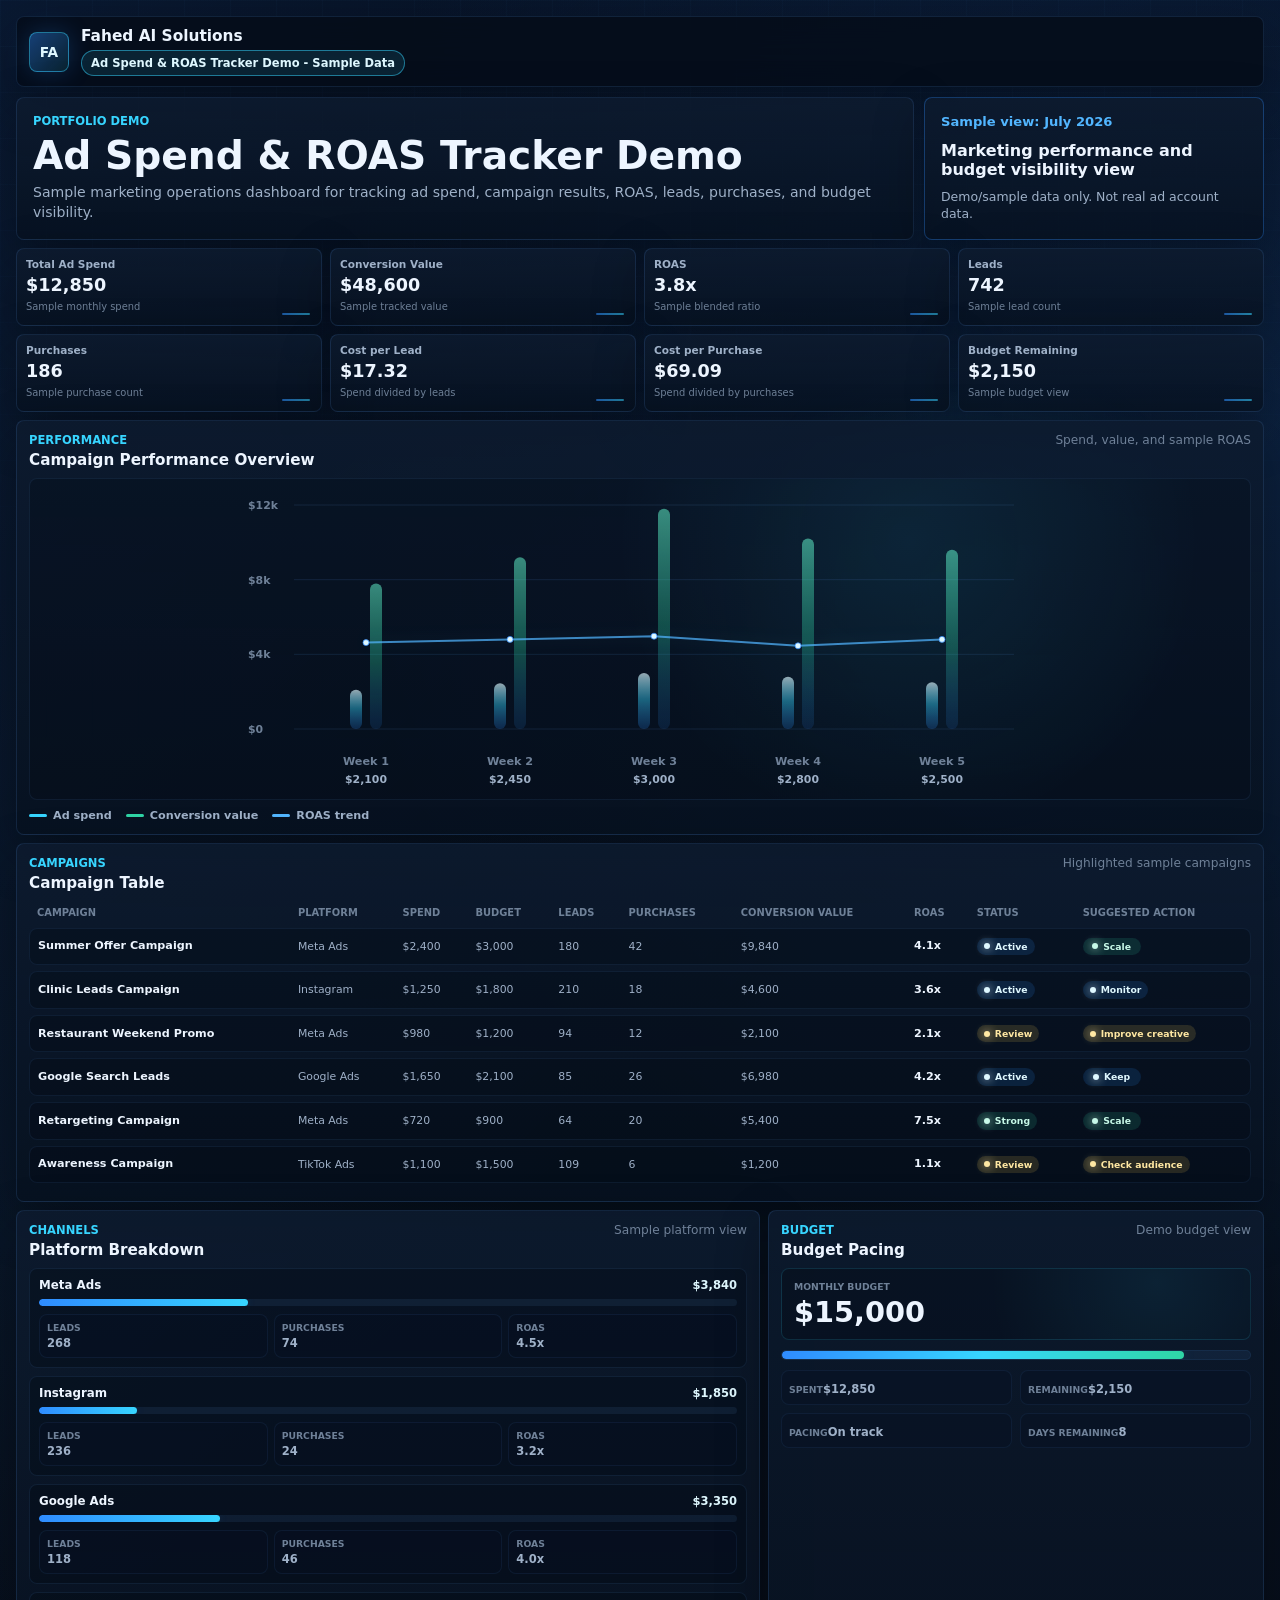
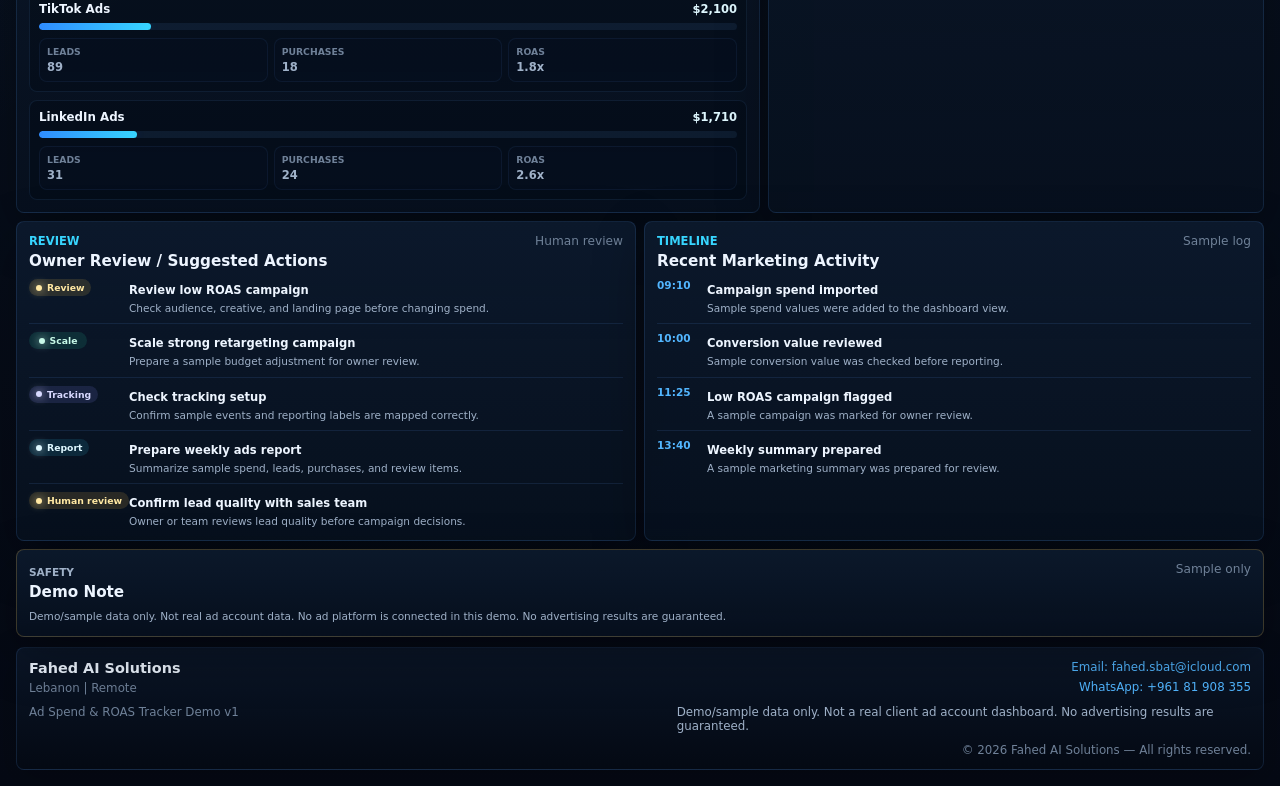
==== demos/ad-spend-roas-tracker/index.html @ 214eba60 "Add ad spend demo and rebalance portfolio grid" ====
<!doctype html>
<html lang="en">
  <head>
    <meta charset="utf-8">
    <meta name="viewport" content="width=device-width, initial-scale=1">
    <title>Ad Spend &amp; ROAS Tracker Demo | Fahed AI Solutions</title>
    <meta name="description" content="A runnable ad spend and ROAS tracker demo by Fahed AI Solutions using sample data only.">
    <link rel="stylesheet" href="styles.css?v=portfolio-demos-final-1">
  </head>
  <body>
    <div class="ads-shell">
      <header class="topbar">
        <div class="brand-block">
          <span class="brand-mark" aria-hidden="true">FA</span>
          <div>
            <p class="brand-name">Fahed AI Solutions</p>
            <span class="demo-badge" id="demoLabel">Ad Spend &amp; ROAS Tracker Demo - Sample Data</span>
          </div>
        </div>
      </header>

      <main>
        <section class="hero-grid">
          <div class="hero-panel">
            <p class="section-kicker">Portfolio Demo</p>
            <h1 id="demoTitle">Ad Spend &amp; ROAS Tracker Demo</h1>
            <p id="demoScope">Sample marketing operations dashboard for tracking ad spend, campaign results, ROAS, leads, purchases, and budget visibility.</p>
            <span class="mobile-sample-period" id="mobileSamplePeriod">Sample view: July 2026</span>
          </div>
          <aside class="sample-panel">
            <span id="samplePeriod">Sample view: July 2026</span>
            <strong>Marketing performance and budget visibility view</strong>
            <p id="demoDisclaimer">Demo/sample data only. Not real ad account data.</p>
          </aside>
        </section>

        <section class="kpi-grid" id="kpiGrid" aria-label="Sample marketing KPI cards"></section>

        <section class="chart-panel" aria-label="Sample campaign performance overview">
          <div class="panel-header">
            <div>
              <p class="section-kicker">Performance</p>
              <h2>Campaign Performance Overview</h2>
            </div>
            <span class="panel-note">Spend, value, and sample ROAS</span>
          </div>
          <div class="chart-wrap" id="performanceChart"></div>
          <div class="chart-legend" aria-label="Chart legend">
            <span><i class="legend-spend"></i>Ad spend</span>
            <span><i class="legend-value"></i>Conversion value</span>
            <span><i class="legend-roas"></i>ROAS trend</span>
          </div>
        </section>

        <section class="campaign-panel" aria-label="Sample campaign table">
          <div class="panel-header">
            <div>
              <p class="section-kicker">Campaigns</p>
              <h2>Campaign Table</h2>
            </div>
              <span class="panel-note">Highlighted sample campaigns</span>
          </div>
          <div class="table-wrap">
            <table>
              <thead>
                <tr>
                  <th>Campaign</th>
                  <th>Platform</th>
                  <th>Spend</th>
                  <th>Budget</th>
                  <th>Leads</th>
                  <th>Purchases</th>
                  <th>Conversion Value</th>
                  <th>ROAS</th>
                  <th>Status</th>
                  <th>Suggested Action</th>
                </tr>
              </thead>
              <tbody id="campaignTable"></tbody>
            </table>
          </div>
        </section>

        <section class="insight-grid" aria-label="Sample marketing insights">
          <article class="panel platform-panel">
            <div class="panel-header">
              <div>
                <p class="section-kicker">Channels</p>
                <h2>Platform Breakdown</h2>
              </div>
              <span class="panel-note">Sample platform view</span>
            </div>
            <div class="platform-list" id="platformBreakdown"></div>
          </article>

          <article class="panel budget-panel">
            <div class="panel-header">
              <div>
                <p class="section-kicker">Budget</p>
                <h2>Budget Pacing</h2>
              </div>
              <span class="panel-note">Demo budget view</span>
            </div>
            <div class="budget-card" id="budgetPacing"></div>
          </article>
        </section>

        <section class="operations-grid" aria-label="Sample marketing operations">
          <article class="panel action-panel">
            <div class="panel-header">
              <div>
                <p class="section-kicker">Review</p>
                <h2>Owner Review / Suggested Actions</h2>
              </div>
              <span class="panel-note">Human review</span>
            </div>
            <ul class="action-list" id="ownerActions"></ul>
          </article>

          <article class="panel activity-panel">
            <div class="panel-header">
              <div>
                <p class="section-kicker">Timeline</p>
                <h2>Recent Marketing Activity</h2>
              </div>
              <span class="panel-note">Sample log</span>
            </div>
            <ul class="activity-list" id="activityLog"></ul>
          </article>

          <article class="panel safety-panel">
            <div class="panel-header">
              <div>
                <p class="section-kicker">Safety</p>
                <h2>Demo Note</h2>
              </div>
              <span class="panel-note">Sample only</span>
            </div>
            <p id="safetyNote">Demo/sample data only. Not real ad account data. No ad platform is connected in this demo. No advertising results are guaranteed.</p>
          </article>
        </section>
      </main>

      <footer class="footer">
        <div class="footer-brand">
          <strong>Fahed AI Solutions</strong>
          <span>Lebanon | Remote</span>
        </div>
        <div class="footer-contact">
          <a href="mailto:fahed.sbat@icloud.com">Email: fahed.sbat@icloud.com</a>
          <a href="https://wa.me/96181908355" target="_blank" rel="noopener">WhatsApp: +961 81 908 355</a>
        </div>
        <span class="footer-version" id="footerVersion">Ad Spend &amp; ROAS Tracker Demo v1</span>
        <span class="footer-disclaimer">Demo/sample data only. Not a real client ad account dashboard. No advertising results are guaranteed.</span>
        <span class="footer-rights">&copy; 2026 Fahed AI Solutions &mdash; All rights reserved.</span>
      </footer>
    </div>

    <script src="sample-data.js?v=portfolio-demos-final-1"></script>
    <script src="app.js?v=portfolio-demos-final-1"></script>
  </body>
</html>
---- demos/ad-spend-roas-tracker/styles.css ----
:root {
  color-scheme: dark;
  --bg: #050914;
  --panel: #0a1423;
  --panel-strong: #0d1b2f;
  --border: rgba(96, 165, 250, 0.14);
  --border-strong: rgba(47, 140, 255, 0.32);
  --text: #edf5ff;
  --muted: #9fb1c8;
  --faint: #6f8198;
  --blue: #2f8cff;
  --blue-bright: #52b6ff;
  --cyan: #37d5ff;
  --green: #2fd5a6;
  --amber: #f6c453;
  --violet: #8b8dff;
  --danger: #ff6b7a;
  --shadow: 0 18px 52px rgba(0, 0, 0, 0.32);
}

* {
  box-sizing: border-box;
}

html {
  min-height: 100%;
}

body {
  min-height: 100%;
  margin: 0;
  background:
    radial-gradient(circle at 82% 14%, rgba(47, 140, 255, 0.18), transparent 34%),
    linear-gradient(135deg, rgba(47, 140, 255, 0.14), transparent 34%),
    linear-gradient(180deg, #030610 0%, #07111f 52%, #050914 100%);
  background-size: 120% 120%, 140% 140%, 100% 100%;
  color: var(--text);
  font-family: Inter, ui-sans-serif, system-ui, -apple-system, BlinkMacSystemFont, "Segoe UI", sans-serif;
  animation: bgGlowShift 18s ease-in-out infinite alternate;
}

body::before {
  position: fixed;
  inset: 0;
  z-index: -2;
  content: "";
  background-image:
    linear-gradient(rgba(96, 165, 250, 0.036) 1px, transparent 1px),
    linear-gradient(90deg, rgba(96, 165, 250, 0.036) 1px, transparent 1px);
  background-size: 46px 46px;
  mask-image: linear-gradient(to bottom, rgba(0, 0, 0, 0.8), transparent 88%);
  animation: gridDrift 24s linear infinite;
}

body::after {
  position: fixed;
  right: 4%;
  bottom: 6%;
  z-index: -1;
  width: min(520px, 58vw);
  height: min(520px, 58vw);
  border-radius: 999px;
  content: "";
  background: radial-gradient(circle, rgba(55, 213, 255, 0.12), transparent 66%);
  filter: blur(14px);
  pointer-events: none;
}

p,
h1,
h2,
h3,
dl,
dd {
  margin: 0;
}

ul {
  padding: 0;
  margin: 0;
  list-style: none;
}

a {
  color: inherit;
}

.ads-shell {
  width: min(1760px, 100%);
  margin: 0 auto;
  padding: 16px;
}

.topbar,
.hero-panel,
.sample-panel,
.panel,
.chart-panel,
.campaign-panel,
.kpi-card {
  border: 1px solid var(--border);
  border-radius: 8px;
  background:
    linear-gradient(180deg, rgba(13, 27, 47, 0.86), rgba(7, 17, 31, 0.8));
  box-shadow: var(--shadow);
}

.topbar {
  display: flex;
  align-items: center;
  justify-content: flex-start;
  gap: 14px;
  padding: 10px 12px;
  background: rgba(5, 12, 24, 0.84);
  backdrop-filter: blur(18px);
}

.brand-block {
  display: flex;
  align-items: center;
  gap: 12px;
  min-width: 0;
}

.brand-mark {
  display: inline-flex;
  align-items: center;
  justify-content: center;
  width: 40px;
  height: 40px;
  flex: 0 0 40px;
  border: 1px solid rgba(55, 213, 255, 0.45);
  border-radius: 8px;
  color: #dff8ff;
  background:
    linear-gradient(135deg, rgba(47, 140, 255, 0.42), rgba(55, 213, 255, 0.12)),
    rgba(4, 10, 20, 0.88);
  box-shadow: 0 0 24px rgba(47, 140, 255, 0.22);
  font-size: 0.86rem;
  font-weight: 850;
  letter-spacing: 0;
}

.brand-name {
  color: var(--text);
  font-size: 0.96rem;
  font-weight: 750;
}

.demo-badge {
  display: inline-flex;
  width: fit-content;
  margin-top: 5px;
  padding: 5px 9px;
  border: 1px solid rgba(55, 213, 255, 0.5);
  border-radius: 999px;
  color: #dff8ff;
  background: rgba(55, 213, 255, 0.11);
  font-size: 0.72rem;
  font-weight: 700;
}

.hero-grid {
  display: grid;
  grid-template-columns: minmax(0, 1fr) 340px;
  gap: 10px;
  margin-top: 10px;
}

.hero-panel,
.sample-panel {
  min-height: 120px;
  padding: 16px;
}

.section-kicker {
  color: var(--cyan);
  font-size: 0.72rem;
  font-weight: 800;
  text-transform: uppercase;
}

h1 {
  max-width: 900px;
  margin-top: 8px;
  color: var(--text);
  font-size: 2.45rem;
  line-height: 1;
}

.hero-panel > p:not(.section-kicker) {
  max-width: 850px;
  margin-top: 8px;
  color: var(--muted);
  font-size: 0.88rem;
  line-height: 1.4;
}

.sample-panel {
  display: flex;
  flex-direction: column;
  justify-content: space-between;
  border-color: var(--border-strong);
}

.sample-panel span {
  color: var(--blue-bright);
  font-size: 0.82rem;
  font-weight: 750;
}

.sample-panel strong {
  margin-top: 10px;
  color: var(--text);
  font-size: 1rem;
}

.sample-panel p {
  margin-top: 8px;
  color: var(--muted);
  font-size: 0.78rem;
  line-height: 1.34;
}

.mobile-sample-period {
  display: none;
}

.kpi-grid {
  display: grid;
  grid-template-columns: repeat(8, minmax(0, 1fr));
  gap: 8px;
  margin-top: 8px;
}

.kpi-card {
  position: relative;
  min-height: 78px;
  padding: 9px;
  overflow: hidden;
}

.kpi-card::after {
  position: absolute;
  right: 11px;
  bottom: 10px;
  width: 28px;
  height: 2px;
  border-radius: 999px;
  content: "";
  background: linear-gradient(90deg, var(--blue), var(--cyan));
  opacity: 0.58;
}

.kpi-card p {
  color: var(--muted);
  font-size: 0.66rem;
  font-weight: 680;
}

.kpi-card strong {
  display: block;
  margin-top: 7px;
  color: var(--text);
  font-size: 1.1rem;
  font-weight: 720;
  line-height: 1;
}

.kpi-card span {
  display: block;
  max-width: 170px;
  margin-top: 7px;
  color: var(--faint);
  font-size: 0.62rem;
  line-height: 1.2;
}

.chart-panel,
.campaign-panel,
.panel {
  min-width: 0;
  padding: 12px;
}

.chart-panel,
.campaign-panel,
.insight-grid,
.operations-grid {
  margin-top: 8px;
}

.panel-header {
  display: flex;
  align-items: flex-start;
  justify-content: space-between;
  gap: 12px;
  margin-bottom: 9px;
}

h2 {
  margin-top: 4px;
  color: var(--text);
  font-size: 0.95rem;
}

.panel-note {
  flex: 0 0 auto;
  color: var(--faint);
  font-size: 0.76rem;
}

.chart-wrap {
  min-height: 320px;
  border: 1px solid rgba(96, 165, 250, 0.09);
  border-radius: 8px;
  background:
    radial-gradient(circle at 72% 20%, rgba(55, 213, 255, 0.08), transparent 32%),
    rgba(4, 10, 20, 0.3);
  overflow: hidden;
}

.performance-svg {
  display: block;
  width: 100%;
  height: 320px;
}

.chart-grid text {
  fill: var(--faint);
  font-size: 0.68rem;
  font-weight: 700;
}

.chart-grid line {
  stroke: rgba(96, 165, 250, 0.12);
  stroke-width: 1;
}

.bar-spend,
.bar-value {
  transform-box: fill-box;
  transform-origin: center bottom;
  animation: barRise 780ms cubic-bezier(0.22, 1, 0.36, 1) both;
  animation-delay: var(--chart-delay);
}

.chart-week,
.chart-value {
  fill: var(--faint);
  font-size: 0.7rem;
  font-weight: 720;
  text-anchor: middle;
}

.chart-value {
  fill: var(--muted);
  font-size: 0.68rem;
}

.roas-line {
  fill: none;
  stroke: rgba(82, 182, 255, 0.72);
  stroke-width: 2;
  stroke-linecap: round;
  stroke-linejoin: round;
  filter: drop-shadow(0 0 8px rgba(55, 213, 255, 0.2));
  stroke-dasharray: 900;
  stroke-dashoffset: 900;
  animation: lineDraw 950ms ease 280ms both;
}

.roas-dots circle {
  fill: #dff8ff;
  stroke: rgba(47, 140, 255, 0.72);
  stroke-width: 1;
  opacity: 0;
  animation: dotReveal 420ms ease both;
  animation-delay: var(--chart-delay);
}

.chart-legend {
  display: flex;
  flex-wrap: wrap;
  gap: 8px 14px;
  margin-top: 9px;
  color: var(--muted);
  font-size: 0.7rem;
  font-weight: 700;
}

.chart-legend span {
  display: inline-flex;
  align-items: center;
  gap: 6px;
}

.chart-legend i {
  width: 18px;
  height: 3px;
  border-radius: 999px;
}

.legend-spend {
  background: var(--cyan);
}

.legend-value {
  background: var(--green);
}

.legend-roas {
  background: var(--blue-bright);
}

.table-wrap {
  width: 100%;
  overflow-x: auto;
}

table {
  width: 100%;
  min-width: 1080px;
  border-collapse: separate;
  border-spacing: 0 6px;
}

th {
  padding: 0 8px 4px;
  color: var(--faint);
  font-size: 0.62rem;
  font-weight: 850;
  text-align: left;
  text-transform: uppercase;
}

td {
  padding: 9px 8px;
  border-top: 1px solid rgba(96, 165, 250, 0.09);
  border-bottom: 1px solid rgba(96, 165, 250, 0.09);
  background: rgba(4, 10, 20, 0.34);
  color: var(--muted);
  font-size: 0.68rem;
  line-height: 1.25;
  transition: transform 180ms ease, border-color 180ms ease, background 180ms ease;
}

td:first-child {
  border-left: 1px solid rgba(96, 165, 250, 0.09);
  border-radius: 8px 0 0 8px;
}

td:last-child {
  border-right: 1px solid rgba(96, 165, 250, 0.09);
  border-radius: 0 8px 8px 0;
}

td strong {
  color: var(--text);
  font-size: 0.7rem;
}

tbody tr:hover td {
  border-color: rgba(47, 140, 255, 0.24);
  background: rgba(7, 18, 34, 0.62);
}

.status-badge,
.action-badge {
  display: inline-flex;
  align-items: center;
  justify-content: center;
  width: fit-content;
  min-width: 58px;
  padding: 3px 7px;
  border-radius: 999px;
  font-size: 0.58rem;
  font-style: normal;
  font-weight: 850;
  white-space: nowrap;
}

.status-badge::before,
.action-badge::before {
  display: inline-block;
  width: 6px;
  height: 6px;
  margin-right: 5px;
  border-radius: 999px;
  background: currentColor;
  box-shadow: 0 0 10px currentColor;
  content: "";
}

.status-badge.active,
.action-badge.keep,
.action-badge.monitor {
  color: #dff8ff;
  background: rgba(47, 140, 255, 0.14);
}

.status-badge.strong,
.action-badge.scale {
  color: #c7f9e8;
  background: rgba(47, 213, 166, 0.13);
}

.status-badge.review,
.action-badge.review,
.action-badge.improvecreative,
.action-badge.checkaudience,
.action-badge.humanreview {
  color: #ffe8a3;
  background: rgba(246, 196, 83, 0.14);
}

.action-badge.tracking {
  color: #d8d9ff;
  background: rgba(139, 141, 255, 0.14);
}

.action-badge.report {
  color: #dff8ff;
  background: rgba(55, 213, 255, 0.12);
}

.insight-grid {
  display: grid;
  grid-template-columns: minmax(0, 1.2fr) minmax(320px, 0.8fr);
  gap: 8px;
}

.platform-list {
  display: grid;
  gap: 8px;
}

.platform-row {
  padding: 9px;
  border: 1px solid rgba(96, 165, 250, 0.1);
  border-radius: 8px;
  background: rgba(4, 10, 20, 0.34);
}

.platform-topline {
  display: flex;
  align-items: center;
  justify-content: space-between;
  gap: 10px;
}

.platform-topline strong {
  color: var(--text);
  font-size: 0.74rem;
}

.platform-topline span {
  color: #dff8ff;
  font-size: 0.72rem;
  font-weight: 800;
}

.platform-track {
  height: 7px;
  margin-top: 7px;
  border-radius: 999px;
  background: rgba(96, 165, 250, 0.09);
  overflow: hidden;
}

.platform-track span {
  display: block;
  height: 100%;
  border-radius: inherit;
  background: linear-gradient(90deg, var(--blue), var(--cyan));
  box-shadow: 0 0 10px rgba(47, 140, 255, 0.12);
  animation: progressIn 780ms cubic-bezier(0.22, 1, 0.36, 1) both;
}

.platform-row dl {
  display: grid;
  grid-template-columns: repeat(3, minmax(0, 1fr));
  gap: 6px;
  margin-top: 8px;
}

.platform-row dl div,
.budget-grid div {
  min-width: 0;
  padding: 7px;
  border: 1px solid rgba(96, 165, 250, 0.08);
  border-radius: 8px;
  background: rgba(7, 18, 34, 0.44);
}

dt,
.budget-grid span,
.budget-main span {
  color: var(--faint);
  font-size: 0.58rem;
  font-weight: 850;
  text-transform: uppercase;
}

dd,
.budget-grid strong {
  margin-top: 3px;
  color: var(--muted);
  font-size: 0.72rem;
  font-weight: 780;
}

.budget-card {
  display: grid;
  gap: 10px;
}

.budget-main {
  display: grid;
  gap: 6px;
  padding: 12px;
  border: 1px solid rgba(55, 213, 255, 0.14);
  border-radius: 8px;
  background:
    radial-gradient(circle at 80% 20%, rgba(55, 213, 255, 0.08), transparent 44%),
    rgba(4, 10, 20, 0.34);
}

.budget-main strong {
  color: var(--text);
  font-size: 1.8rem;
  line-height: 1;
}

.budget-track {
  height: 10px;
  border: 1px solid rgba(96, 165, 250, 0.08);
  border-radius: 999px;
  background: rgba(96, 165, 250, 0.08);
  overflow: hidden;
}

.budget-track span {
  display: block;
  height: 100%;
  border-radius: inherit;
  background: linear-gradient(90deg, var(--blue), var(--cyan), var(--green));
  box-shadow: 0 0 14px rgba(55, 213, 255, 0.14);
  animation: progressIn 900ms cubic-bezier(0.22, 1, 0.36, 1) both;
}

.budget-grid {
  display: grid;
  grid-template-columns: repeat(2, minmax(0, 1fr));
  gap: 8px;
}

.operations-grid {
  display: grid;
  grid-template-columns: minmax(0, 1.25fr) minmax(320px, 0.9fr) minmax(280px, 0.72fr);
  gap: 8px;
}

.action-list,
.activity-list {
  display: grid;
  gap: 8px;
}

.action-item,
.activity-item {
  display: grid;
  gap: 8px;
  align-items: flex-start;
  padding-bottom: 8px;
  border-bottom: 1px solid rgba(96, 165, 250, 0.12);
}

.action-item {
  grid-template-columns: 92px 1fr;
}

.activity-item {
  grid-template-columns: 42px 1fr;
}

.action-item:last-child,
.activity-item:last-child {
  padding-bottom: 0;
  border-bottom: 0;
}

.action-item strong,
.activity-item strong {
  color: var(--text);
  font-size: 0.72rem;
  line-height: 1.2;
}

.action-item p,
.activity-item p,
.safety-panel p {
  margin-top: 4px;
  color: var(--muted);
  font-size: 0.66rem;
  line-height: 1.25;
}

.activity-time {
  color: var(--blue-bright);
  font-size: 0.66rem;
  font-weight: 850;
}

.safety-panel {
  border-color: rgba(246, 196, 83, 0.22);
}

.footer {
  display: grid;
  grid-template-columns: minmax(0, 1.1fr) minmax(240px, 1fr);
  gap: 10px 16px;
  margin-top: 10px;
  padding: 12px;
  border: 1px solid var(--border);
  border-radius: 8px;
  background:
    linear-gradient(180deg, rgba(13, 27, 47, 0.72), rgba(4, 10, 20, 0.72));
  box-shadow: 0 12px 36px rgba(0, 0, 0, 0.22);
  color: var(--faint);
  font-size: 0.74rem;
}

.footer-brand,
.footer-contact {
  display: grid;
  gap: 5px;
  min-width: 0;
}

.footer-brand strong {
  color: var(--text);
  font-size: 0.9rem;
}

.footer-contact {
  justify-items: end;
}

.footer a {
  width: fit-content;
  max-width: 100%;
  color: var(--blue-bright);
  text-decoration: none;
  overflow-wrap: anywhere;
}

.footer a:hover {
  color: #dff8ff;
}

.footer-version,
.footer-disclaimer,
.footer-rights {
  min-width: 0;
  overflow-wrap: anywhere;
}

.footer-disclaimer {
  color: var(--muted);
}

.footer-rights {
  grid-column: 1 / -1;
  justify-self: end;
}

.hero-panel,
.sample-panel,
.kpi-card,
.chart-panel,
.campaign-panel,
.panel,
tbody tr,
.platform-row,
.action-item,
.activity-item {
  animation: revealUp 620ms ease both;
}

.sample-panel {
  animation-delay: 80ms;
}

.kpi-card:nth-child(1) {
  animation-delay: 70ms;
}

.kpi-card:nth-child(2) {
  animation-delay: 120ms;
}

.kpi-card:nth-child(3) {
  animation-delay: 170ms;
}

.kpi-card:nth-child(4) {
  animation-delay: 220ms;
}

.kpi-card:nth-child(5) {
  animation-delay: 270ms;
}

.kpi-card:nth-child(6) {
  animation-delay: 320ms;
}

.kpi-card:nth-child(7) {
  animation-delay: 370ms;
}

.kpi-card:nth-child(8) {
  animation-delay: 420ms;
}

.topbar,
.hero-panel,
.sample-panel,
.kpi-card,
.chart-panel,
.campaign-panel,
.panel,
.platform-row {
  transition: transform 180ms ease, border-color 180ms ease, box-shadow 180ms ease;
}

.kpi-card:hover,
.chart-panel:hover,
.campaign-panel:hover,
.panel:hover,
.platform-row:hover {
  transform: translateY(-2px);
  border-color: var(--border-strong);
  box-shadow: var(--shadow), 0 0 20px rgba(47, 140, 255, 0.1);
}

.status-badge.review,
.status-badge.strong,
.action-badge.scale,
.action-badge.review,
.action-badge.tracking,
.action-badge.humanreview {
  animation: statusPulse 2.2s ease-in-out infinite;
}

body.capture-mode {
  min-height: 100vh;
  overflow-x: hidden;
}

body.capture-mode .ads-shell {
  width: min(1880px, 100%);
  padding: 10px;
}

body.capture-mode .topbar {
  gap: 10px;
  padding: 7px 9px;
}

body.capture-mode .brand-mark {
  width: 34px;
  height: 34px;
  flex-basis: 34px;
  font-size: 0.76rem;
}

body.capture-mode .brand-name {
  font-size: 0.88rem;
}

body.capture-mode .demo-badge {
  margin-top: 3px;
  padding: 4px 8px;
  font-size: 0.66rem;
}

body.capture-mode .hero-grid {
  grid-template-columns: minmax(0, 1fr) 300px;
  gap: 8px;
  margin-top: 7px;
}

body.capture-mode .hero-panel,
body.capture-mode .sample-panel,
body.capture-mode .panel,
body.capture-mode .chart-panel,
body.capture-mode .campaign-panel {
  padding: 9px;
}

body.capture-mode .hero-panel,
body.capture-mode .sample-panel {
  min-height: 86px;
}

body.capture-mode h1 {
  margin-top: 5px;
  font-size: 1.88rem;
}

body.capture-mode .hero-panel > p:not(.section-kicker) {
  margin-top: 5px;
  font-size: 0.74rem;
  line-height: 1.26;
}

body.capture-mode .sample-panel span,
body.capture-mode .panel-note {
  font-size: 0.68rem;
}

body.capture-mode .kpi-grid,
body.capture-mode .chart-panel,
body.capture-mode .campaign-panel,
body.capture-mode .insight-grid,
body.capture-mode .operations-grid {
  margin-top: 6px;
}

body.capture-mode .kpi-card {
  min-height: 66px;
  padding: 8px;
}

body.capture-mode .kpi-card p {
  font-size: 0.6rem;
}

body.capture-mode .kpi-card strong {
  margin-top: 5px;
  font-size: 0.96rem;
}

body.capture-mode .kpi-card span {
  margin-top: 5px;
  font-size: 0.56rem;
}

body.capture-mode .chart-wrap,
body.capture-mode .performance-svg {
  min-height: 250px;
  height: 250px;
}

body.capture-mode td,
body.capture-mode .platform-topline strong,
body.capture-mode .action-item p,
body.capture-mode .activity-item p,
body.capture-mode .safety-panel p {
  font-size: 0.58rem;
  line-height: 1.15;
}

body.capture-mode .footer {
  margin-top: 6px;
  padding-top: 6px;
  font-size: 0.66rem;
}

body.capture-mode .roas-line,
html.capture-mode body .roas-line {
  stroke-dashoffset: 0 !important;
}

body.capture-mode .roas-dots circle,
html.capture-mode body .roas-dots circle {
  opacity: 1 !important;
  transform: none !important;
}

body.capture-mode,
body.capture-mode::before,
body.capture-mode::after,
body.capture-mode *,
body.capture-mode *::before,
body.capture-mode *::after,
html.capture-mode body,
html.capture-mode body::before,
html.capture-mode body::after,
html.capture-mode body *,
html.capture-mode body *::before,
html.capture-mode body *::after {
  animation: none !important;
  transition: none !important;
  scroll-behavior: auto !important;
}

@media (max-width: 1440px) {
  .kpi-grid {
    grid-template-columns: repeat(4, minmax(0, 1fr));
  }

  .operations-grid {
    grid-template-columns: 1fr 1fr;
  }

  .safety-panel {
    grid-column: 1 / -1;
  }
}

@media (max-width: 1080px) {
  .insight-grid,
  .operations-grid {
    grid-template-columns: 1fr;
  }

  .safety-panel {
    grid-column: auto;
  }
}

@media (max-width: 900px) {
  .hero-grid {
    grid-template-columns: 1fr;
  }

  .kpi-grid {
    grid-template-columns: repeat(2, minmax(0, 1fr));
  }

  .sample-panel {
    min-height: auto;
    gap: 8px;
  }
}

@media (max-width: 767px) {
  body {
    overflow-x: hidden;
  }

  .ads-shell {
    padding: 12px;
    overflow-x: hidden;
  }

  .topbar {
    align-items: flex-start;
    flex-direction: column;
  }

  .topbar,
  .brand-block {
    max-width: 100%;
  }

  .hero-grid {
    display: block;
  }

  .hero-panel,
  .sample-panel,
  .panel,
  .chart-panel,
  .campaign-panel,
  .kpi-card {
    padding: 16px;
  }

  .hero-panel {
    width: 100%;
    min-height: auto;
  }

  h1 {
    max-width: 100%;
    font-size: clamp(1.85rem, 8vw, 2.28rem);
    line-height: 1.08;
    overflow-wrap: normal;
    word-break: normal;
    hyphens: manual;
  }

  .hero-panel > p:not(.section-kicker) {
    margin-top: 10px;
  }

  .mobile-sample-period {
    display: inline-flex;
    width: fit-content;
    max-width: 100%;
    margin-top: 12px;
    padding: 6px 9px;
    border: 1px solid rgba(55, 213, 255, 0.42);
    border-radius: 999px;
    color: var(--blue-bright);
    background: rgba(55, 213, 255, 0.1);
    font-size: 0.76rem;
    font-weight: 800;
    line-height: 1.2;
  }

  .sample-panel {
    margin-top: 10px;
  }

  .sample-panel > #samplePeriod {
    display: none;
  }

  .chart-wrap {
    min-height: 260px;
  }

  .performance-svg {
    height: 260px;
  }

  .table-wrap {
    overflow: visible;
  }

  table,
  thead,
  tbody,
  tr,
  th,
  td {
    display: block;
    width: 100%;
    min-width: 0;
  }

  thead {
    display: none;
  }

  table {
    border-spacing: 0;
  }

  tbody {
    display: grid;
    gap: 8px;
  }

  tr {
    padding: 10px;
    border: 1px solid rgba(96, 165, 250, 0.1);
    border-radius: 8px;
    background: rgba(4, 10, 20, 0.34);
  }

  td {
    display: grid;
    grid-template-columns: minmax(92px, 0.45fr) minmax(0, 1fr);
    gap: 8px;
    padding: 7px 0;
    border: 0;
    background: transparent;
  }

  td:first-child,
  td:last-child {
    border: 0;
    border-radius: 0;
  }

  td::before {
    color: var(--faint);
    font-size: 0.58rem;
    font-weight: 850;
    text-transform: uppercase;
    content: attr(data-label);
  }

  .panel-header {
    align-items: flex-start;
    flex-direction: column;
    gap: 8px;
  }
}

@media (max-width: 520px) {
  .kpi-grid,
  .platform-row dl,
  .budget-grid {
    grid-template-columns: 1fr;
  }

  h1 {
    font-size: clamp(1.62rem, 7.2vw, 1.9rem);
    line-height: 1.12;
  }

  .chart-wrap {
    min-height: 230px;
  }

  .performance-svg {
    height: 230px;
  }

  .platform-topline,
  .footer {
    grid-template-columns: 1fr;
  }

  .platform-topline {
    align-items: flex-start;
    flex-direction: column;
    gap: 4px;
  }

  .action-item,
  .activity-item {
    grid-template-columns: 1fr;
  }

  .activity-time {
    width: fit-content;
  }

  .footer-contact,
  .footer-rights {
    justify-items: start;
    justify-self: start;
  }

  td {
    grid-template-columns: 1fr;
    gap: 4px;
  }
}

@keyframes revealUp {
  from {
    opacity: 0;
    transform: translateY(14px);
  }

  to {
    opacity: 1;
    transform: translateY(0);
  }
}

@keyframes barRise {
  from {
    opacity: 0.42;
    transform: scaleY(0.08);
  }

  to {
    opacity: 1;
    transform: scaleY(1);
  }
}

@keyframes lineDraw {
  to {
    stroke-dashoffset: 0;
  }
}

@keyframes dotReveal {
  from {
    opacity: 0;
    transform: scale(0.7);
  }

  to {
    opacity: 1;
    transform: scale(1);
  }
}

@keyframes progressIn {
  from {
    transform: scaleX(0.08);
  }

  to {
    transform: scaleX(1);
  }
}

@keyframes statusPulse {
  0%,
  100% {
    opacity: 0.68;
  }

  50% {
    opacity: 1;
  }
}

@keyframes bgGlowShift {
  from {
    background-position: 0% 0%, 0% 0%, 0 0;
  }

  to {
    background-position: 100% 10%, 100% 18%, 0 0;
  }
}

@keyframes gridDrift {
  from {
    background-position: 0 0, 0 0;
  }

  to {
    background-position: 46px 46px, 46px 46px;
  }
}

@media (prefers-reduced-motion: reduce) {
  *,
  *::before,
  *::after {
    scroll-behavior: auto !important;
    animation-duration: 0.001ms !important;
    animation-iteration-count: 1 !important;
    transition-duration: 0.001ms !important;
  }

  .kpi-card:hover,
  .chart-panel:hover,
  .campaign-panel:hover,
  .panel:hover,
  .platform-row:hover {
    transform: none;
  }
}
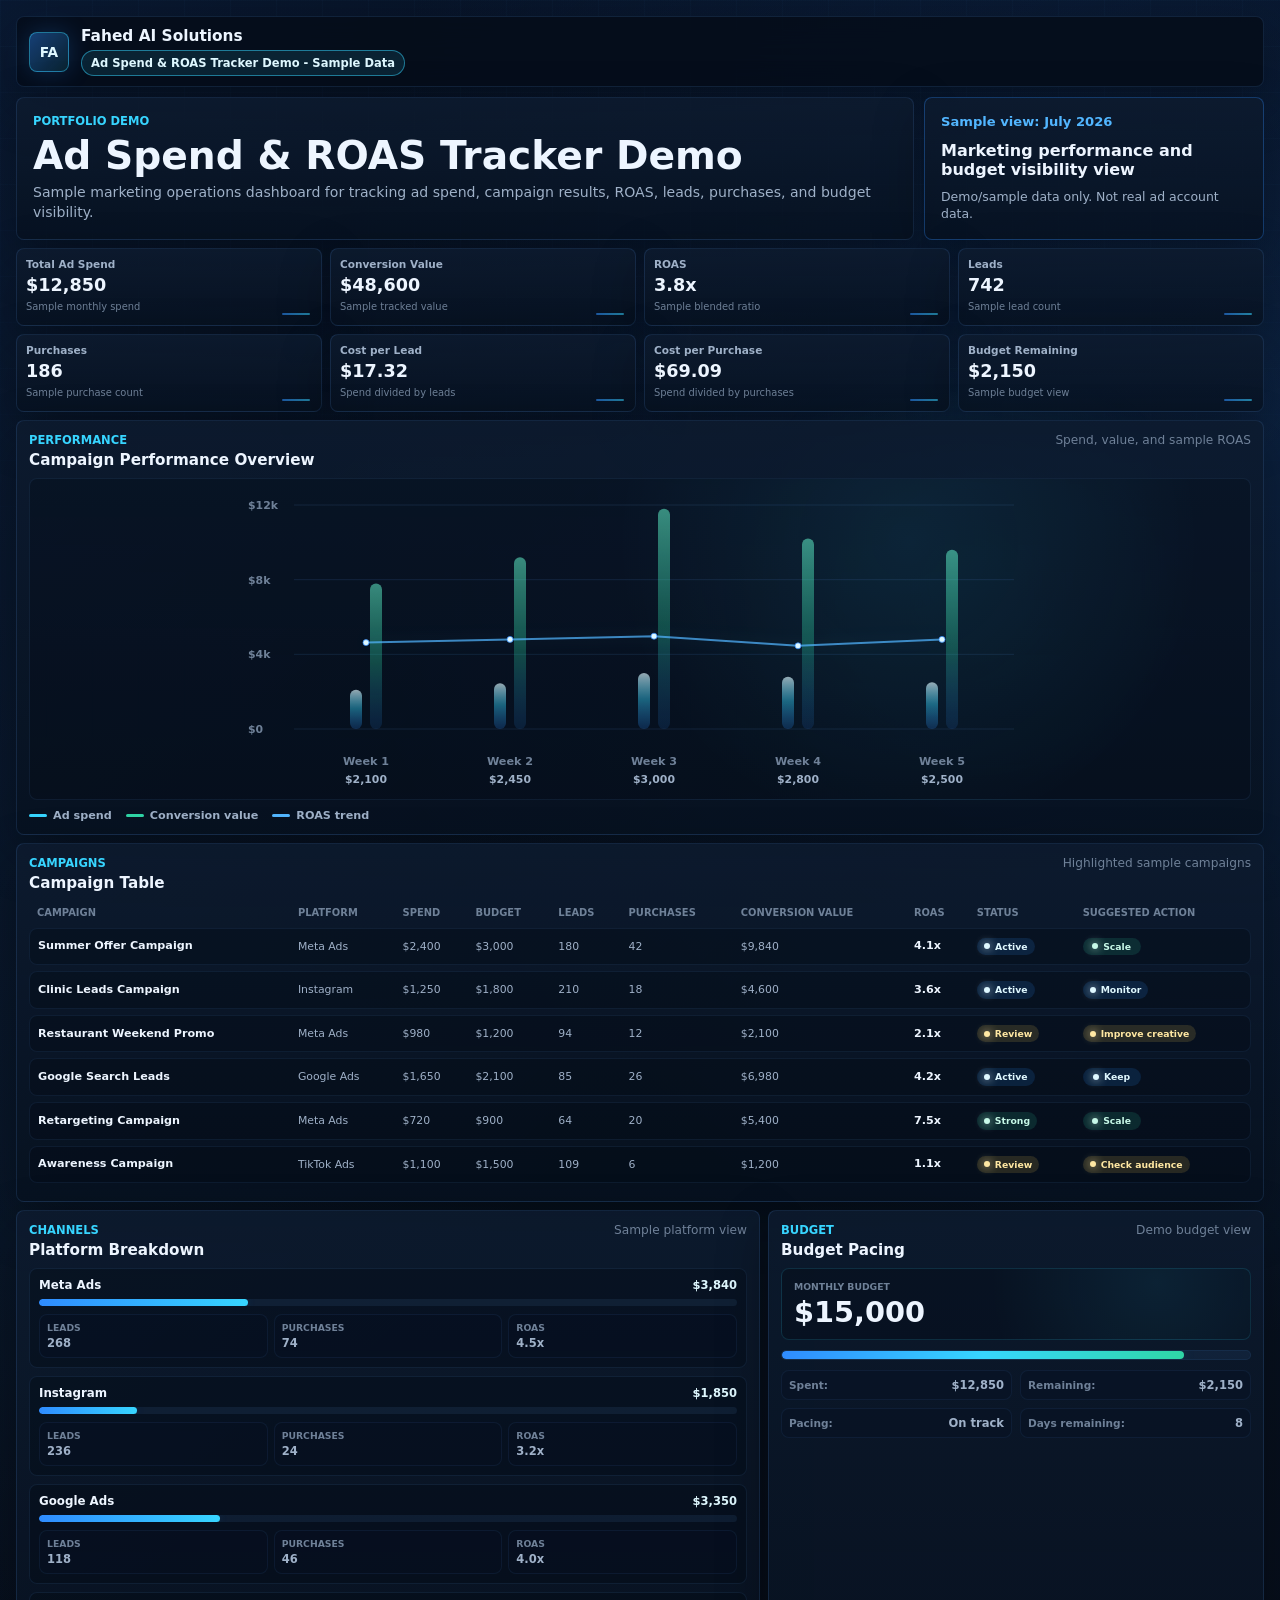
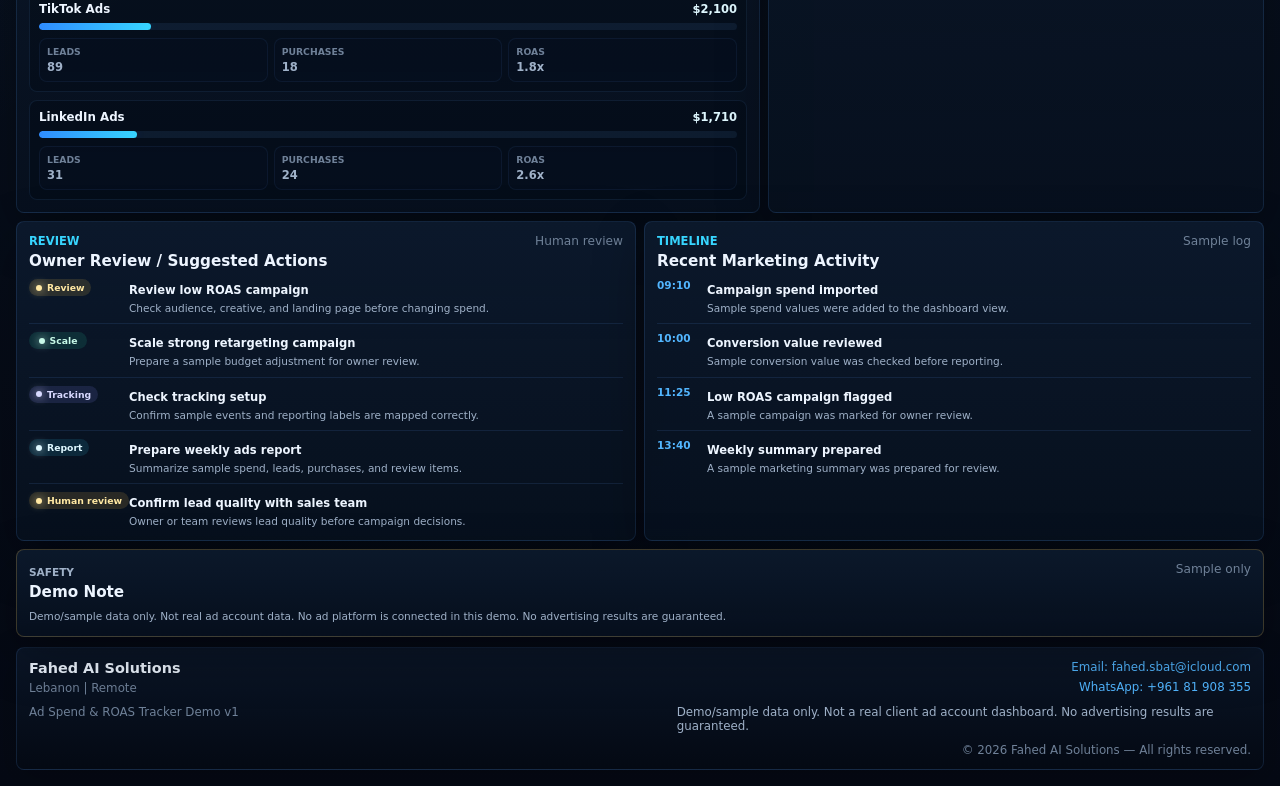
==== commit e8d0b765: "Fix final demo desktop QA issues" ====
--- a/demos/ad-spend-roas-tracker/index.html
+++ b/demos/ad-spend-roas-tracker/index.html
@@ -5,7 +5,7 @@
     <meta name="viewport" content="width=device-width, initial-scale=1">
     <title>Ad Spend &amp; ROAS Tracker Demo | Fahed AI Solutions</title>
     <meta name="description" content="A runnable ad spend and ROAS tracker demo by Fahed AI Solutions using sample data only.">
-    <link rel="stylesheet" href="styles.css?v=portfolio-demos-final-1">
+    <link rel="stylesheet" href="styles.css?v=demo-desktop-qa-1">
   </head>
   <body>
     <div class="ads-shell">
@@ -157,6 +157,6 @@
     </div>
 
     <script src="sample-data.js?v=portfolio-demos-final-1"></script>
-    <script src="app.js?v=portfolio-demos-final-1"></script>
+    <script src="app.js?v=demo-desktop-qa-1"></script>
   </body>
 </html>
--- a/demos/ad-spend-roas-tracker/styles.css
+++ b/demos/ad-spend-roas-tracker/styles.css
@@ -593,6 +593,13 @@
   background: rgba(7, 18, 34, 0.44);
 }
 
+.budget-grid div {
+  display: flex;
+  align-items: baseline;
+  justify-content: space-between;
+  gap: 8px;
+}
+
 dt,
 .budget-grid span,
 .budget-main span {
@@ -602,12 +609,31 @@
   text-transform: uppercase;
 }
 
+.budget-grid span {
+  flex: 0 0 auto;
+  font-size: 0.66rem;
+  text-transform: none;
+}
+
+.budget-grid span::after {
+  content: ":";
+}
+
 dd,
 .budget-grid strong {
-  margin-top: 3px;
   color: var(--muted);
   font-size: 0.72rem;
   font-weight: 780;
+}
+
+dd {
+  margin-top: 3px;
+}
+
+.budget-grid strong {
+  margin-top: 0;
+  text-align: right;
+  overflow-wrap: anywhere;
 }
 
 .budget-card {
@@ -1215,6 +1241,16 @@
     gap: 4px;
   }
 
+  .budget-grid div {
+    align-items: flex-start;
+    flex-direction: column;
+    gap: 4px;
+  }
+
+  .budget-grid strong {
+    text-align: left;
+  }
+
   .action-item,
   .activity-item {
     grid-template-columns: 1fr;
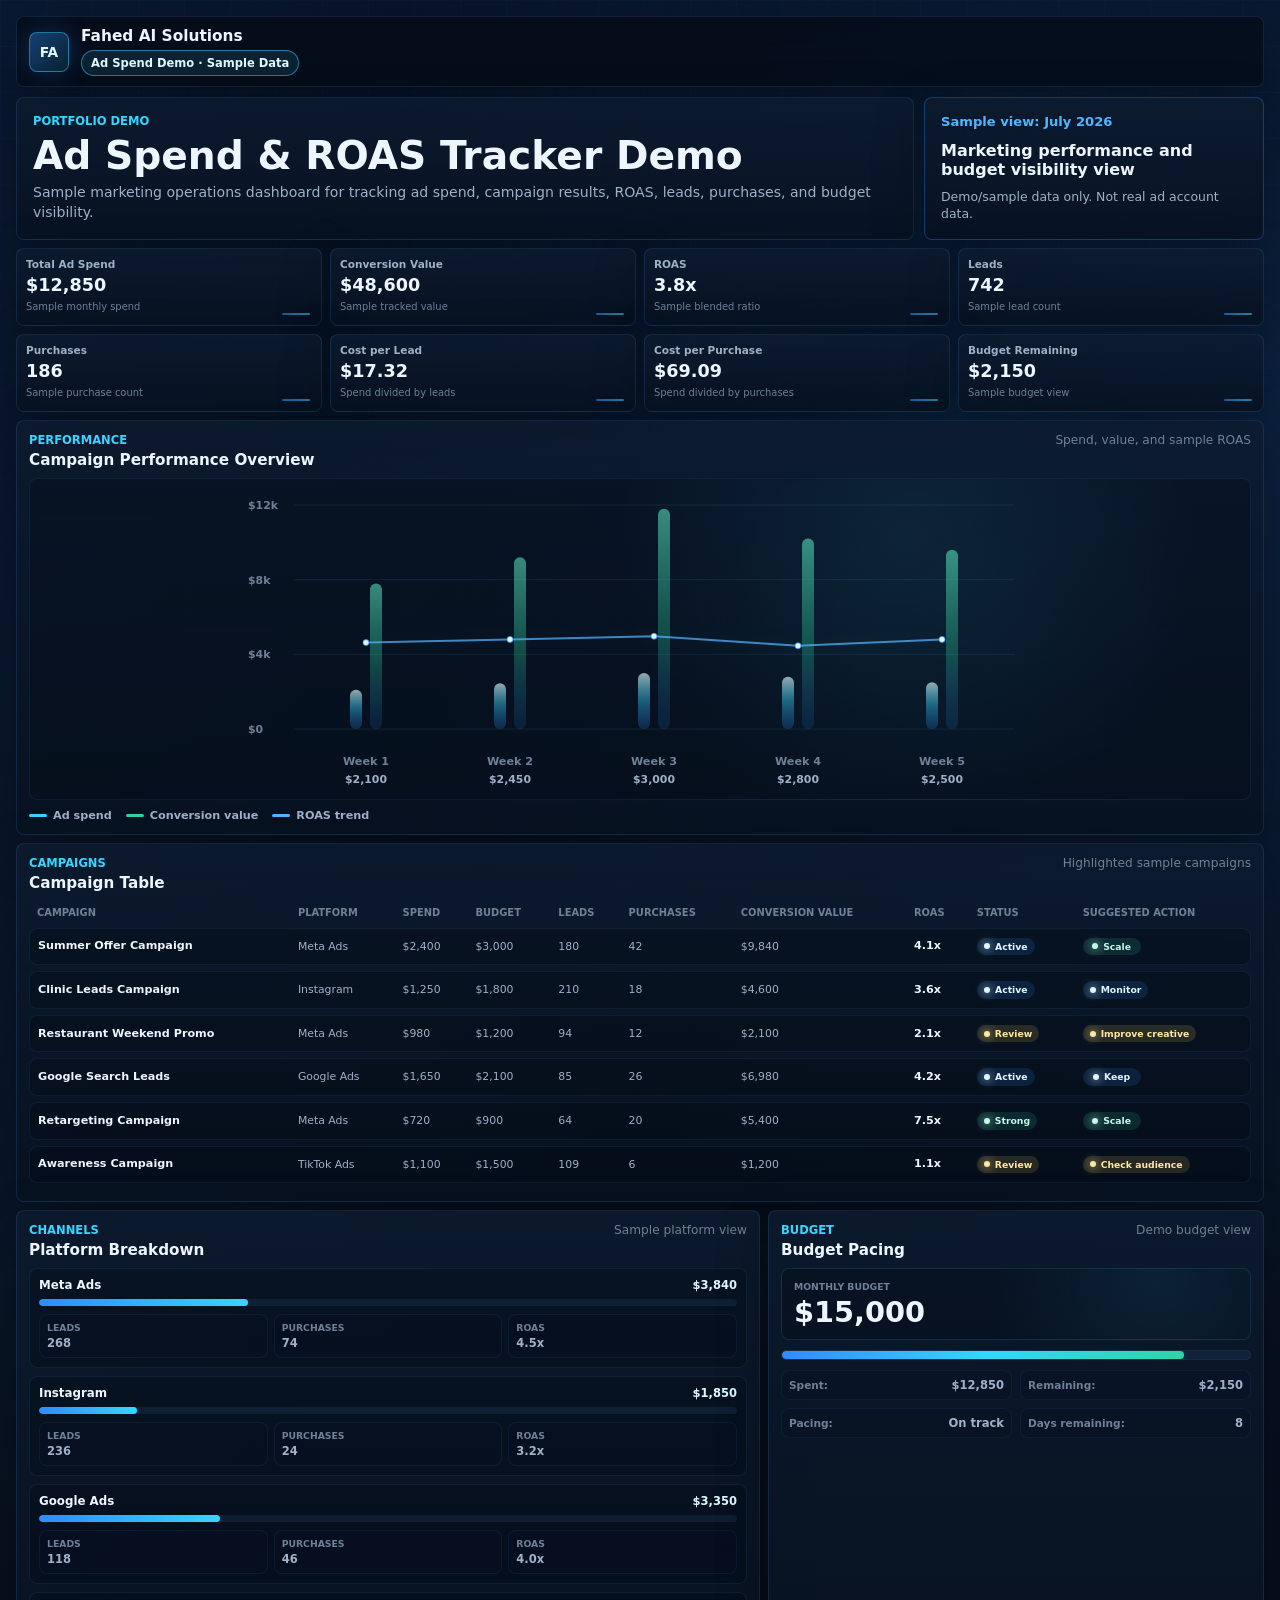
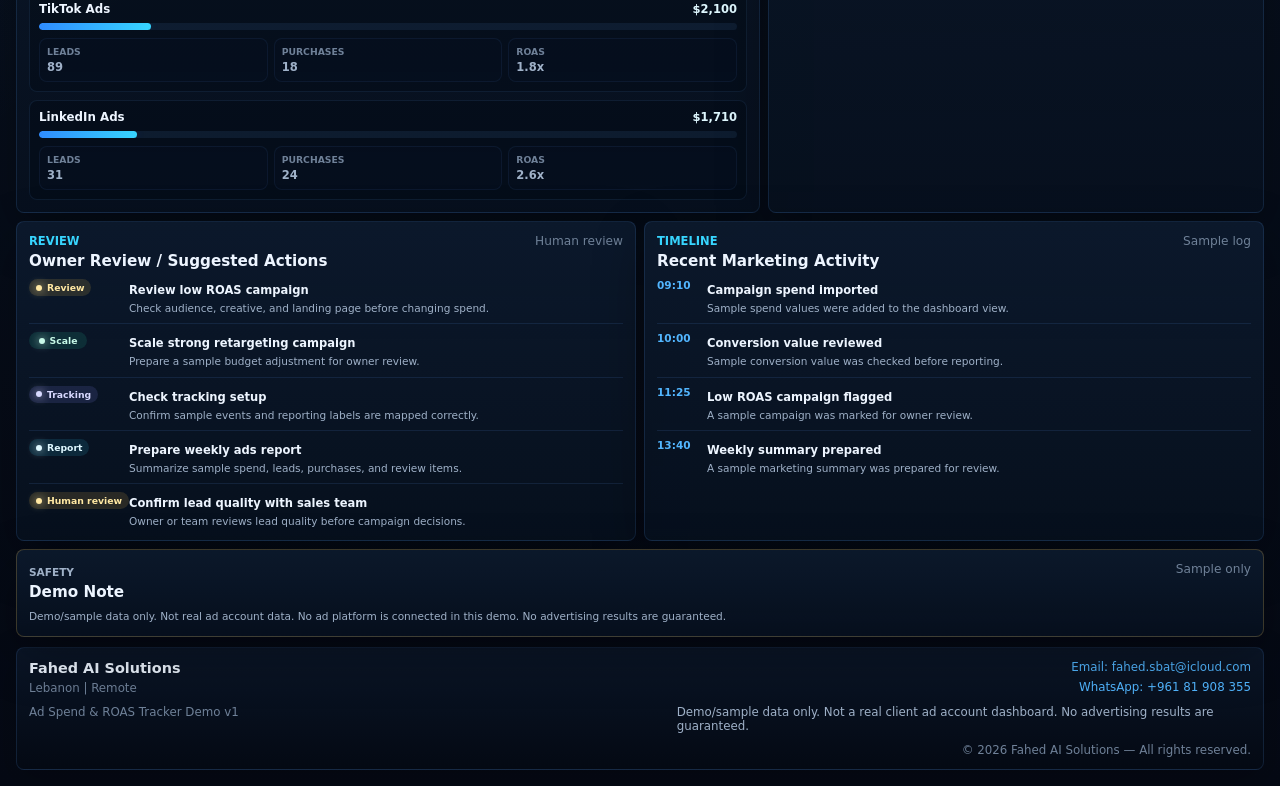
==== commit 0a585351: "Update website clarity copy" ====
--- a/demos/ad-spend-roas-tracker/index.html
+++ b/demos/ad-spend-roas-tracker/index.html
@@ -14,7 +14,7 @@
           <span class="brand-mark" aria-hidden="true">FA</span>
           <div>
             <p class="brand-name">Fahed AI Solutions</p>
-            <span class="demo-badge" id="demoLabel">Ad Spend &amp; ROAS Tracker Demo - Sample Data</span>
+            <span class="demo-badge" id="demoLabel">Ad Spend Demo · Sample Data</span>
           </div>
         </div>
       </header>
